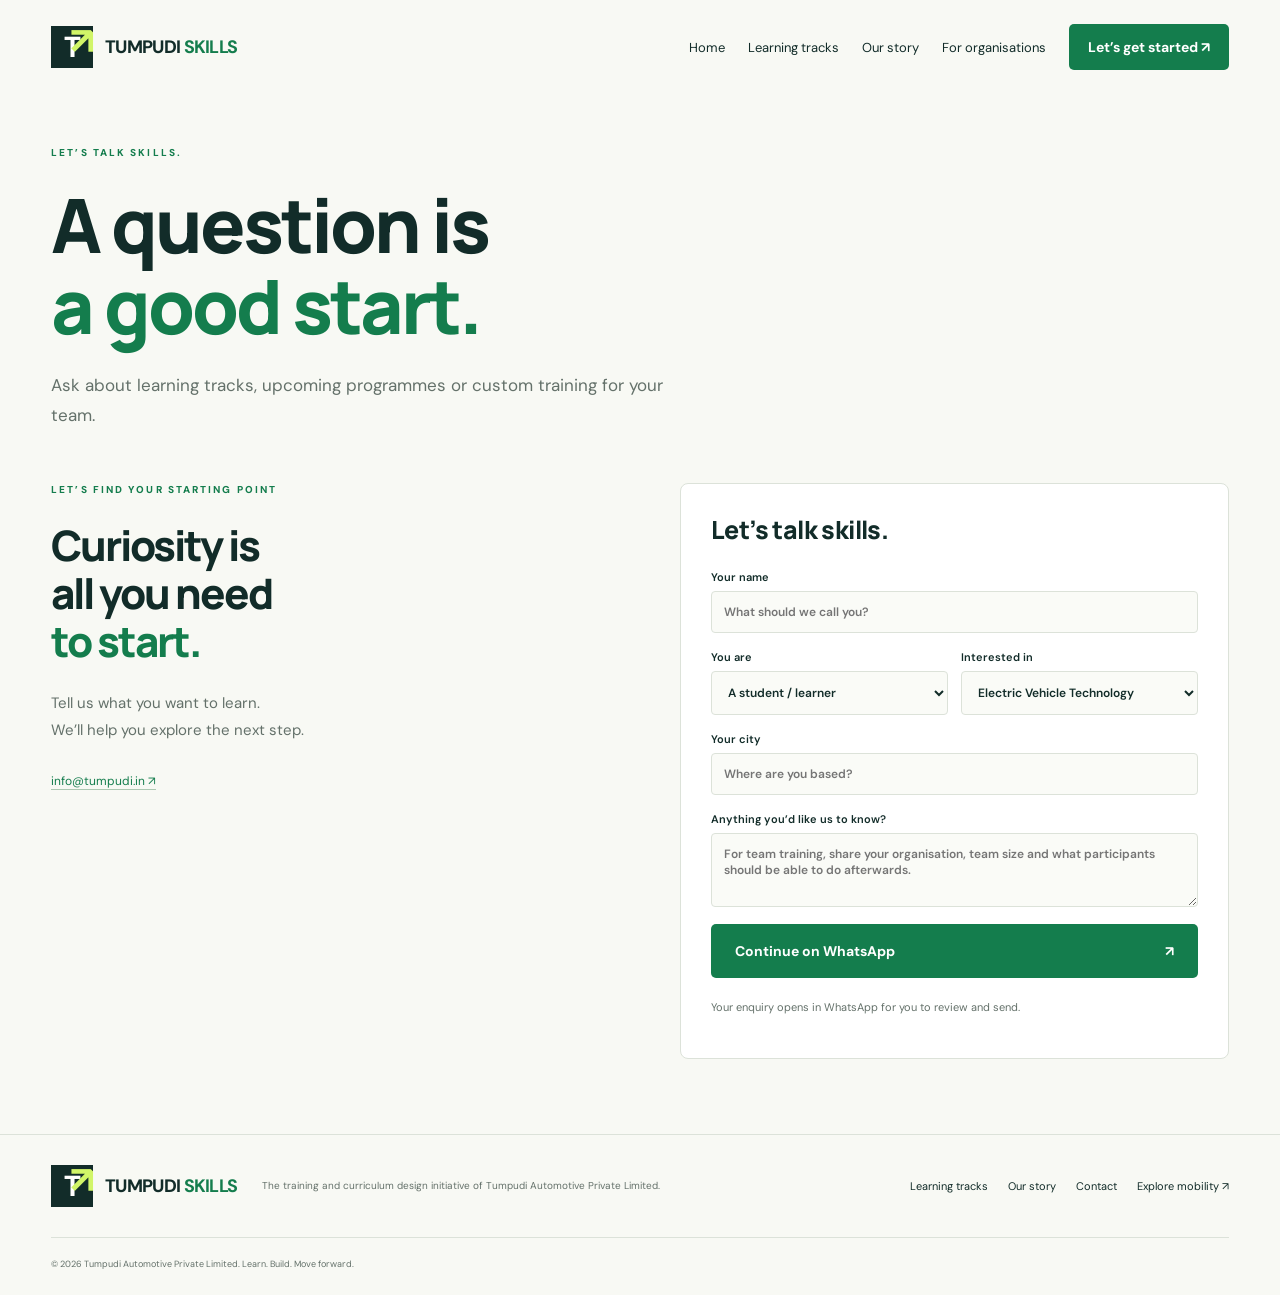
==== contact.html @ 1a59d0f8 "Add files via upload" ====
<!doctype html><html lang="en"><head><meta charset="utf-8"><meta name="viewport" content="width=device-width,initial-scale=1"><title>Contact — Tumpudi Skills</title><meta name="description" content="Explore practical learning in EV technology, mechatronics, design, AI, data analytics and cybersecurity with Tumpudi Skills."><link rel="stylesheet" href="style.css?v=5"></head><body>
<header><a class="brand" href="index.html"><span class="mark">T<span>↗</span></span><span>TUMPUDI <b>SKILLS</b></span></a><button class="menu" aria-label="Toggle navigation" aria-expanded="false">☰</button><nav><a href="index.html">Home</a><a href="tracks.html">Learning tracks</a><a href="story.html">Our story</a><a href="institutions.html">For organisations</a><a class="button small" href="contact.html" aria-current="page">Let’s get started ↗</a></nav></header><main><section class="wrap page-intro"><p class="eyebrow">LET’S TALK SKILLS.</p><h1>A question is<br><em>a good start.</em></h1><p class="intro">Ask about learning tracks, upcoming programmes or custom training for your team.</p></section><section class="wrap contact contact-page" id="enquire"><div><p class="eyebrow">LET’S FIND YOUR STARTING POINT</p><h2>Curiosity is<br>all you need<br><em>to start.</em></h2><p>Tell us what you want to learn.<br>We’ll help you explore the next step.</p><a href="mailto:info@tumpudi.in">info@tumpudi.in ↗</a></div><form><h3>Let’s talk skills.</h3><label>Your name<input name="name" required placeholder="What should we call you?"></label><div class="form-row"><label>You are<select name="type"><option>A student / learner</option>A working professional</option>An institution / organisation</option></select></label><label>Interested in<select name="track"><option>Electric Vehicle Technology</option><option>Automotive Mechatronics</option><option>Design & Simulation</option><option>AI & Digital Skills</option><option>Data Analytics</option><option>Cybersecurity Fundamentals</option><option>Help me choose</option><option>Custom training programme</option><option>Request a sample agenda</option></select></label></div><label>Your city<input name="city" required placeholder="Where are you based?"></label><label>Anything you’d like us to know?<textarea name="message" rows="3" placeholder="For team training, share your organisation, team size and what participants should be able to do afterwards."></textarea></label><button class="button" type="submit">Continue on WhatsApp <span>↗</span></button><p class="note">Your enquiry opens in WhatsApp for you to review and send.</p></form></section></main><footer class="wrap"><a class="brand" href="index.html"><span class="mark">T<span>↗</span></span><span>TUMPUDI <b>SKILLS</b></span></a><p>The training and curriculum design initiative of Tumpudi Automotive Private Limited.</p><div><a href="tracks.html">Learning tracks</a><a href="story.html">Our story</a><a href="contact.html">Contact</a><a href="https://mobility.tumpudi.in">Explore mobility ↗</a></div><small>© <span id="year"></span> Tumpudi Automotive Private Limited. Learn. Build. Move forward.</small></footer>
<script src="app.js?v=6"></script></body></html>
---- style.css ----
@import url('https://fonts.googleapis.com/css2?family=DM+Sans:wght@400;500;600;700&family=Manrope:wght@400;500;600;700;800&display=swap');
:root{--ink:#122c29;--green:#147d4d;--lime:#d1f568;--paper:#f8f9f4;--muted:#64716a;--line:#dce2d9}*{box-sizing:border-box}html{scroll-behavior:smooth;scroll-padding-top:100px}body{margin:0;background:var(--paper);color:var(--ink);font:16px 'DM Sans',Arial,sans-serif}a{color:inherit;text-decoration:none}button,input,select,textarea{font:inherit}button,a,input,select,textarea{-webkit-tap-highlight-color:transparent}button{cursor:pointer}a:focus-visible,button:focus-visible{outline:3px solid #39b881;outline-offset:5px}header{max-width:1360px;margin:auto;display:flex;justify-content:space-between;align-items:center;padding:24px 4%;gap:20px} .brand{display:flex;align-items:center;gap:12px;font-size:18px;font-weight:800;letter-spacing:-.7px}.brand b{color:var(--green)}.mark{display:grid;place-items:center;width:42px;height:42px;background:var(--ink);color:white;font-size:29px;font-weight:800;position:relative}.mark span{position:absolute;color:var(--lime);right:0;top:-10px;font-size:38px}nav{display:flex;align-items:center;gap:30px;font-size:13px}nav>a:not(.button):hover{color:var(--green)}.button{display:inline-flex;align-items:center;justify-content:space-between;gap:28px;background:var(--green);color:#fff;padding:18px 24px;border:0;border-radius:5px;font-weight:700;font-size:14px;transition:transform .2s,background .2s}.button:hover{transform:translateY(-3px);background:#0d633b}.button.small{padding:14px 19px}.menu{display:none}.wrap{max-width:1280px;margin:auto;padding-left:4%;padding-right:4%}.hero{display:grid;grid-template-columns:1fr 1fr;gap:44px;padding-top:40px;padding-bottom:55px}.eyebrow{font-size:10px;font-weight:800;letter-spacing:2.1px;color:var(--green);margin:0 0 25px;display:block}.eyebrow i,.lab-head i{display:inline-block;background:var(--green);width:7px;height:7px;border-radius:50%;margin-right:7px}h1,h2,h3{font-family:Manrope,Arial,sans-serif;letter-spacing:-2px;margin:0;font-weight:800}h1{font-size:clamp(65px,7.8vw,104px);line-height:1.01}em{font-style:normal;color:var(--green)}.intro{color:var(--muted);font-size:16px;line-height:1.75;max-width:440px;margin-top:25px}.actions{display:flex;align-items:center;gap:25px;margin-top:30px}.textlink{font-size:13px;font-weight:700;color:var(--green);border-bottom:1px solid var(--green);padding-bottom:6px}.hero-foot{border-top:1px solid var(--line);margin-top:45px;padding-top:23px;display:flex;align-items:center;justify-content:space-between;font-size:10px;line-height:1.8;color:var(--muted)}.round{border:1px solid #bfcdbf;border-radius:50%;width:35px;height:35px;display:grid;place-items:center;font-size:20px}.lab{background:#e9eee3;border-radius:10px;overflow:hidden;border:1px solid #dde5d7;display:flex;flex-direction:column;min-height:560px}.lab-head{padding:24px;display:flex;justify-content:space-between;font-size:8px;letter-spacing:1px;font-weight:700}.diagram{position:relative;flex:1;display:grid;place-items:center;background-image:radial-gradient(#aabca7 1px,transparent 1px);background-size:20px 20px}.diagram svg{position:relative;width:100%;z-index:1}.tag{position:absolute;font-size:7px;letter-spacing:1px;padding:7px 10px;border:1px solid #b9c8b4;background:#f5f8ef;z-index:2}.tag1{top:14%;left:7%}.tag2{top:27%;right:5%}.tag3{bottom:5%;left:8%;background:var(--lime);border:0}.orbit{position:absolute;border:1px solid #bcccb5;border-radius:50%;width:85%;height:85%;transform:rotate(-20deg)}.orbit.two{width:55%;height:70%;transform:rotate(55deg)}.lab-bottom{display:flex;align-items:center;gap:15px;padding:20px 25px;background:var(--ink);color:#d6e4d9;font-size:12px;line-height:1.8}.lab-bottom p{margin:0}.plus{color:var(--lime);font-size:35px;font-weight:400}.lab-arrow{margin-left:auto;font-size:30px;color:var(--lime)}.ribbon{border-top:1px solid var(--line);border-bottom:1px solid var(--line);display:flex;justify-content:center;gap:30px;padding:22px 15px;font-size:10px;font-weight:700;letter-spacing:1.2px}.ribbon b{color:var(--green)}section:not(.hero){padding-top:75px;padding-bottom:75px}.section-head{display:flex;justify-content:space-between;align-items:end;gap:25px;margin-bottom:32px}h2{font-size:clamp(35px,4.4vw,56px);line-height:1.15}.section-head>p{color:var(--muted);line-height:1.7;font-size:14px}.filters{display:flex;gap:8px;margin-bottom:25px;flex-wrap:wrap}.filters button{border:1px solid var(--line);background:transparent;border-radius:30px;padding:10px 18px;font-size:12px;color:var(--muted)}.filters .active{background:var(--ink);color:white;border-color:var(--ink)}.cards{display:grid;grid-template-columns:repeat(4,1fr);gap:17px}.course{text-align:left;background:white;border:1px solid var(--line);padding:0;border-radius:7px;overflow:hidden;color:var(--ink);transition:transform .25s,box-shadow .25s}.course:hover{transform:translateY(-7px);box-shadow:0 15px 30px #123c2910}.art{height:180px;display:flex;align-items:center;justify-content:center;position:relative;overflow:hidden;background:#ddecce;background-image:linear-gradient(90deg,#ffffff40 1px,transparent 1px),linear-gradient(#ffffff40 1px,transparent 1px);background-size:24px 24px}.big-icon{font-size:125px;line-height:1;font-weight:400;transform:rotate(-12deg);text-shadow:7px 7px 0 #ffffff70}.art-label{position:absolute;bottom:13px;left:15px;font-size:7px;letter-spacing:1px}.art2{background-color:#cddfd8}.art3{background-color:#dbe0ec}.art4{background-color:#ece5d2}.art4 .big-icon{color:#795736}.art3 .big-icon{color:#4c5d82}.card-body{padding:22px 20px}.number{font-size:8px;letter-spacing:1px;color:var(--green);font-weight:700}h3{font-size:21px;letter-spacing:-.6px;line-height:1.3;margin-top:15px}.card-body p{font-size:12px;color:var(--muted);line-height:1.7;min-height:82px}.card-link{display:flex;justify-content:space-between;font-size:11px;font-weight:700;border-top:1px solid var(--line);padding-top:18px}.card-link b{font-size:20px;color:var(--green)}.note{font-size:11px;color:var(--muted);line-height:1.7;margin-top:20px}.approach{background:#edf0e7;border-block:1px solid var(--line)}.steps{display:grid;grid-template-columns:repeat(3,1fr);margin-top:50px}.steps article{padding:0 35px;border-left:1px solid #cbd6c4}.steps article:first-child{padding-left:0;border-left:0}.steps span{font-size:13px;color:var(--green);font-weight:700}.steps h3{font-size:26px}.steps p{font-size:14px;line-height:1.75;color:var(--muted);max-width:280px}.institutions{display:grid;grid-template-columns:1fr 1fr;gap:80px;align-items:center}.inst-visual{padding:35px;background:var(--ink);border-radius:8px;color:#d7e6d8;min-height:440px;display:flex;flex-direction:column;justify-content:space-between}.inst-visual .eyebrow{color:var(--lime);font-size:8px}.blocks{padding-top:20px}.blocks span{display:block;font-family:Manrope,sans-serif;font-size:49px;font-weight:800;letter-spacing:-2px;line-height:1.15}.blocks span:nth-child(2){margin-left:50px;color:var(--lime)}.blocks span:nth-child(3){margin-left:100px}.inst-visual p{font-size:12px;line-height:1.7}.institutions ul{list-style:none;padding:0;margin:25px 0;font-size:13px}.institutions li{padding:12px 0;border-bottom:1px solid var(--line)}.institutions li:before{content:'↗';color:var(--green);margin-right:15px}.contact{display:grid;grid-template-columns:1fr 1fr;gap:80px;border-top:1px solid var(--line)}.contact>div>p:not(.eyebrow){color:var(--muted);font-size:15px;line-height:1.8;margin:25px 0}.contact>div>a{font-size:12px;color:var(--green);border-bottom:1px solid #adc8b2}.contact form{background:white;border:1px solid var(--line);border-radius:8px;padding:30px}.contact h3{margin:0 0 24px;font-size:25px}label{display:block;font-size:11px;font-weight:600;margin-bottom:17px}input,select,textarea{display:block;width:100%;border:1px solid var(--line);border-radius:4px;padding:12px;margin-top:7px;background:#fafbf7;color:var(--ink);font-size:12px;outline:none}input:focus,textarea:focus,select:focus{border-color:var(--green)}.form-row{display:grid;grid-template-columns:1fr 1fr;gap:13px}.contact .button{width:100%}footer{border-top:1px solid var(--line);padding-top:30px;padding-bottom:25px;display:flex;align-items:center;gap:25px;flex-wrap:wrap}footer p{font-size:10px;color:var(--muted)}footer>div{margin-left:auto;display:flex;gap:20px;font-size:11px}footer small{width:100%;font-size:9px;color:var(--muted);border-top:1px solid var(--line);padding-top:20px;margin-top:5px}dialog{border:1px solid var(--line);border-radius:12px;padding:40px;max-width:590px;width:calc(100% - 30px);color:var(--ink);background:var(--paper)}dialog::backdrop{background:#0c2724a8;backdrop-filter:blur(4px)}dialog h2{font-size:34px}dialog>p:not(.eyebrow){font-size:14px;line-height:1.7}dialog ul{padding-left:20px;line-height:2;font-size:14px}.close{position:absolute;right:15px;top:10px;border:0;background:none;font-size:30px;color:var(--ink)}[hidden]{display:none!important}@media(max-width:1000px){nav{gap:16px}.hero{gap:25px}h1{font-size:78px}.actions{flex-wrap:wrap}.cards{grid-template-columns:1fr 1fr}.card-body p{min-height:45px}.institutions,.contact{gap:40px}.ribbon{gap:16px;font-size:8px}.lab{min-height:530px}}@media(max-width:700px){header{padding:18px 6%;position:relative}.brand{font-size:16px}.menu{display:block;border:0;background:none;font-size:24px;color:var(--ink)}nav{display:none;position:absolute;top:78px;left:4%;right:4%;z-index:5;padding:24px;background:white;border:1px solid var(--line);border-radius:8px;box-shadow:0 12px 30px #0001}nav.open{display:flex;flex-direction:column;align-items:stretch}.wrap{padding-left:6%;padding-right:6%}.hero{grid-template-columns:1fr;padding-top:32px;padding-bottom:35px;gap:30px}h1{font-size:76px}.eyebrow{font-size:9px;margin-bottom:20px}.intro{font-size:14px}.actions{gap:20px}.hero-foot{margin-top:30px}.lab{min-height:440px}.diagram svg{max-height:340px}.lab-head{padding:18px}.lab-bottom{padding:15px 20px}.ribbon{overflow:hidden;justify-content:flex-start;white-space:nowrap;gap:23px;padding:18px 6%}section:not(.hero){padding-top:45px;padding-bottom:45px}.section-head{display:block}.section-head>p{font-size:13px}.cards{gap:13px}.art{height:140px}.big-icon{font-size:95px}.card-body{padding:17px 13px}.card-body h3{font-size:18px}.card-body p{font-size:11px;min-height:94px}.art-label{font-size:6px;left:9px}.card-link{font-size:10px}.number{font-size:7px}.filters button{font-size:10px;padding:9px 12px}.steps{grid-template-columns:1fr;margin-top:25px;gap:22px}.steps article,.steps article:first-child{padding:0 0 18px;border:0;border-bottom:1px solid var(--line)}.steps h3{font-size:24px;margin-top:8px}.steps p{max-width:100%;margin-bottom:0}.institutions,.contact{grid-template-columns:1fr;gap:30px}.inst-visual{min-height:370px}.institutions>div:last-child h2{font-size:41px}.contact form{padding:22px}.form-row{grid-template-columns:1fr;gap:0}footer{justify-content:center;text-align:center;gap:15px}footer>div{margin-left:0;justify-content:center;width:100%}footer p{width:100%;margin:0}footer small{line-height:1.8}dialog{padding:30px 24px}dialog h2{font-size:29px}}@media(prefers-reduced-motion:reduce){html{scroll-behavior:auto}*{transition:none!important}}

/* Additional tracks use the original visual style. */
.art5{background-color:#d4e5e7}.art6{background-color:#d4dced;color:#2e4b6c}.art6 svg{height:110px;transform:rotate(-8deg)}.mini-bars{display:flex;gap:9px;width:56%;height:110px;align-items:end;transform:rotate(-7deg);border-bottom:1px solid #547d85}.mini-bars i{flex:1;background:linear-gradient(#559c96,#225267);height:30%;border-radius:3px 3px 0 0;box-shadow:4px 3px 0 #fff7}.mini-bars i:nth-child(2){height:48%}.mini-bars i:nth-child(3){height:40%}.mini-bars i:nth-child(4){height:67%}.mini-bars i:nth-child(5){height:82%}@media(max-width:700px){.art6 svg{height:90px}.mini-bars{height:85px;gap:6px}}
/* Approved curiosity-led hero; remaining learning sections retain their design. */
.hero-curiosity{position:relative;display:block;isolation:isolate;min-height:665px;padding-top:74px;padding-bottom:80px;overflow:hidden}.hero-curiosity .hero-copy{position:relative;z-index:2;width:53%;padding-bottom:45px}.hero-curiosity h1{font-family:Georgia,'Times New Roman',serif;font-size:clamp(49px,5.4vw,72px);letter-spacing:-2.7px;line-height:1.08;font-weight:700}.hero-curiosity h1 em{color:#4f752f}.hero-curiosity .intro{font-size:16px;max-width:390px;margin-top:27px;line-height:1.7}.hero-curiosity .actions{gap:22px;flex-wrap:wrap}.hero-curiosity .eyebrow{font-size:9px;color:#4f752f}.hero-art{position:absolute;inset:0;z-index:0;pointer-events:none}.hero-art img{height:100%;width:100%;object-fit:cover;object-position:center}.hero-curiosity:after{content:'';position:absolute;inset:0;z-index:1;background:linear-gradient(90deg,#f8f9f4 0%,#f8f9f4f5 25%,#f8f9f4cf 35%,#f8f9f400 55%);pointer-events:none}.hero-image-note{position:absolute;bottom:12px;right:4%;z-index:2;font-size:9px;color:#64716a;background:#f8f9f4c9;padding:4px 7px;border-radius:3px}.hero-curiosity .button{border-radius:30px;padding:18px 24px}.credibility{padding-top:40px!important;padding-bottom:32px!important;border-bottom:1px solid var(--line)}.cred-intro{display:flex;justify-content:space-between;align-items:center;gap:28px;margin-bottom:26px}.cred-intro .eyebrow{margin-bottom:14px}.cred-intro h2{font-size:33px;letter-spacing:-1.3px}.cred-intro>p{color:var(--muted);font-size:12px;line-height:1.8;max-width:300px}.cred-intro strong{color:var(--ink);font-weight:600}.association-row{display:grid;grid-template-columns:160px 1fr;gap:20px;padding:22px 0;border-top:1px solid var(--line);align-items:start}.association-label{font-size:8px;font-weight:800;letter-spacing:1.3px;color:var(--green);margin-top:7px;line-height:1.8}.association-names{display:flex;align-items:center;flex-wrap:wrap;gap:18px 26px}.association-names>span{font-family:Manrope,Arial,sans-serif;font-size:17px;font-weight:700;letter-spacing:-.5px;line-height:1.4}.association-names small{display:block;font:10px 'DM Sans',Arial,sans-serif;color:var(--muted);letter-spacing:0}.ecosystem .association-names>span{color:#4b6855;font-size:16px}.credibility+.tracks{padding-top:55px!important}@media(max-width:1000px){.hero-curiosity{min-height:600px;padding-top:55px}.hero-curiosity .hero-copy{width:55%}.hero-curiosity h1{font-size:55px}.hero-curiosity .intro{font-size:14px}.hero-art img{object-position:58% center}.hero-curiosity:after{background:linear-gradient(90deg,#f8f9f4 0%,#f8f9f4e8 26%,#f8f9f4b5 39%,transparent 60%)}.association-row{grid-template-columns:130px 1fr}.association-names{gap:16px 22px}.association-names>span{font-size:15px}}@media(max-width:700px){.hero-curiosity{display:flex;flex-direction:column;min-height:0;padding-top:29px;padding-bottom:0;overflow:hidden}.hero-curiosity .hero-copy{width:100%;padding-bottom:20px}.hero-curiosity h1{font-size:clamp(43px,11vw,62px);line-height:1.09;letter-spacing:-1.8px}.hero-curiosity h1>br:first-of-type{display:none}.hero-curiosity h1 em{display:block;margin-top:5px}.hero-curiosity .intro{font-size:14px;margin-top:20px;max-width:360px}.hero-curiosity .actions{margin-top:24px;gap:20px}.hero-curiosity .button{padding:15px 20px;font-size:12px}.hero-curiosity:after{display:none}.hero-art{position:relative;inset:auto;order:2;margin:0 -7% 0;height:350px;overflow:hidden;mask-image:linear-gradient(transparent,black 12%,black 90%,transparent)}.hero-art img{width:150%;max-width:none;height:100%;object-fit:cover;object-position:right center;margin-left:-50%}.hero-image-note{bottom:8px;right:5%;font-size:8px}.credibility{padding-top:30px!important;padding-bottom:22px!important}.cred-intro{display:block;margin-bottom:20px}.cred-intro h2{font-size:30px}.cred-intro>p{font-size:11px;margin:16px 0 0}.association-row{display:block;padding:18px 0}.association-label{font-size:8px;margin:0 0 14px}.association-names{gap:16px 24px}.association-names>span{font-size:15px}.ecosystem .association-names>span{font-size:15px}.credibility+.tracks{padding-top:35px!important}}@media(prefers-reduced-motion:no-preference){.hero-copy{animation:hero-appear .6s ease-out}@keyframes hero-appear{from{opacity:0;transform:translateY(12px)}to{opacity:1;transform:translateY(0)}}}
/* Focused five-page navigation and content layouts. */
nav{gap:23px}nav a[aria-current=page]:not(.button){color:var(--green);text-decoration:underline;text-underline-offset:8px;text-decoration-thickness:2px}.course{display:block;text-decoration:none}.cards{grid-template-columns:repeat(3,minmax(0,1fr))}.home-tracks .art{height:145px}.home-tracks .big-icon{font-size:95px}.home-tracks .art6 svg{height:95px}.home-tracks .mini-bars{height:85px}.home-tracks .card-body p{min-height:40px}.home-tracks .card-body h3{font-size:22px}.credibility-preview{padding-top:28px!important;padding-bottom:28px!important;border-bottom:1px solid var(--line)}.credibility-preview .eyebrow{margin-bottom:18px}.name-preview{display:flex;flex-wrap:wrap;gap:16px 30px;align-items:center;margin-bottom:18px}.name-preview span{font-family:Manrope,Arial,sans-serif;font-weight:700;font-size:16px;letter-spacing:-.4px}.credibility-preview .textlink{font-size:11px}.home-philosophy{display:grid;grid-template-columns:1fr 1fr;align-items:center;gap:40px;padding-top:45px!important;padding-bottom:15px!important}.home-philosophy h2{font-size:38px}.home-philosophy p{font-size:14px;color:var(--muted);line-height:1.9}.home-tracks{padding-top:40px!important}.page-intro{padding-top:52px!important;padding-bottom:25px!important}.page-intro h1{font-size:clamp(48px,6vw,75px);line-height:1.08;letter-spacing:-3px}.page-intro .intro{max-width:650px;font-size:17px}.track-overview{padding-top:15px!important;padding-bottom:45px!important}.track-overview .card-body p{min-height:65px}.track-details{padding-top:0!important}.track-detail{display:grid;grid-template-columns:1fr 1.25fr;gap:65px;border-top:1px solid var(--line);padding:46px 0;scroll-margin-top:25px}.detail-heading h2{font-size:35px;letter-spacing:-1.4px}.detail-heading>p{font-size:14px;color:var(--muted);line-height:1.7;margin:18px 0 25px}.detail-content h3{margin-top:0}.detail-content ul{padding-left:20px;font-size:14px;line-height:2}.detail-content li::marker{color:var(--green)}.practical-task{padding:20px 23px;background:#eaf0e3;border-radius:6px;margin:22px 0}.practical-task .eyebrow{margin:0 0 10px;font-size:8px}.practical-task p{font-size:13px;line-height:1.8;margin:0}.detail-content details{border:1px solid var(--line);border-radius:5px;padding:15px;font-size:12px}.detail-content summary{cursor:pointer;font-weight:700}.detail-content details p{line-height:1.8;color:var(--muted)}.link-panel{display:flex;justify-content:space-between;align-items:center;gap:30px;background:#eaf0e3;border-radius:8px;padding-top:30px!important;padding-bottom:30px!important;margin-bottom:35px}.link-panel h2{font-size:30px;letter-spacing:-1px}.link-panel p{font-size:13px;line-height:1.7;color:var(--muted)}.link-panel .button{flex-shrink:0}.institutional-short{padding-top:0;padding-bottom:35px;text-align:center}.institutional-short .textlink{font-size:12px}.founder{display:grid;grid-template-columns:.7fr 1.3fr;gap:65px;align-items:center;padding-top:25px!important}.founder h2{font-size:42px}.founder-initials{min-height:280px;background:var(--ink);color:var(--lime);border-radius:9px;display:flex;align-items:center;justify-content:center;flex-direction:column;font:700 110px Georgia,serif;letter-spacing:-8px}.founder-initials span{font:8px 'DM Sans',Arial,sans-serif;letter-spacing:2px;margin-top:24px;color:#bbd2bf}.founder>div>p:not(.eyebrow){line-height:1.8;color:var(--muted);font-size:14px}.contact-page{border-top:0;padding-top:10px!important}.contact-page h2{font-size:42px}.institutions{padding-top:30px!important}.institution-process{margin-bottom:45px}.credibility{margin-bottom:40px}footer>div{flex-wrap:wrap}section[id]{scroll-margin-top:30px}@media(max-width:1000px){nav{gap:15px;font-size:12px}.track-detail{gap:35px}.founder{gap:35px}.cards{grid-template-columns:repeat(2,minmax(0,1fr))}.link-panel{margin-left:4%;margin-right:4%}}@media(max-width:700px){nav{gap:22px;font-size:14px}.cards{grid-template-columns:repeat(2,minmax(0,1fr))}.home-tracks .art{height:115px}.home-tracks .big-icon{font-size:80px}.home-tracks .card-body h3{font-size:18px}.home-tracks .card-body p{font-size:11px;min-height:52px}.home-tracks .card-body{padding:16px 13px}.home-tracks .card-link{font-size:10px}.home-philosophy{grid-template-columns:1fr;gap:8px;padding-top:30px!important}.home-philosophy h2{font-size:33px}.home-philosophy p{font-size:13px}.home-tracks .section-head>.textlink{display:inline-block;margin-top:18px}.page-intro{padding-top:32px!important}.page-intro h1{font-size:47px;letter-spacing:-2px}.page-intro .intro{font-size:14px}.track-detail{grid-template-columns:1fr;gap:26px;padding:32px 0}.detail-heading h2{font-size:31px}.detail-heading .eyebrow{margin-bottom:14px}.detail-heading .button{font-size:12px;padding:14px 18px}.detail-content ul{font-size:13px}.track-overview .card-body p{min-height:95px}.link-panel{display:block;margin-left:4%;margin-right:4%;padding:26px 6%!important}.link-panel h2{font-size:28px}.link-panel .button{margin-top:10px;font-size:12px}.institutional-short .textlink{font-size:11px;line-height:1.8}.founder{grid-template-columns:1fr;gap:25px}.founder-initials{min-height:200px;font-size:90px}.founder h2{font-size:34px}.contact-page h2{font-size:36px}.name-preview{gap:14px 22px}.name-preview span{font-size:14px}.contact-page{margin:0 4% 25px}.institution-process{margin-bottom:25px}.home-tracks .mini-bars{height:75px}.home-tracks .art6 svg{height:80px}}@media(max-width:360px){.cards{grid-template-columns:1fr}.home-tracks .card-body p,.track-overview .card-body p{min-height:0}}
header{position:relative;z-index:20}
/* Simplified institutional offer and organisation marks. */
.institutions:not(:has(.inst-visual)){grid-template-columns:1fr;max-width:1120px;gap:0}.institutions:not(:has(.inst-visual))>div{max-width:780px}.institutions:not(:has(.inst-visual)) h2{max-width:740px}.institutions:not(:has(.inst-visual)) .intro{max-width:650px}.logo-associations{padding-top:36px!important;padding-bottom:40px!important;background:#f4f6ef;border-block:1px solid var(--line);margin-bottom:30px}.logo-heading{margin-bottom:27px}.logo-heading h2{font-size:38px;letter-spacing:-1.6px}.logo-group{padding:23px 0;border-top:1px solid var(--line)}.logo-group>.eyebrow{font-size:9px;margin:0 0 18px}.logo-grid{display:grid;grid-template-columns:repeat(4,minmax(0,1fr));gap:14px}.organisation-logo{display:flex;flex-direction:column;align-items:center;justify-content:space-between;padding:18px 15px 14px;background:#fff;border:1px solid #e1e7dc;border-radius:6px;transition:border-color .2s,transform .2s;min-height:132px;text-align:center}.organisation-logo:hover{border-color:#8aa77a;transform:translateY(-2px)}.logo-image{height:78px;display:flex;align-items:center;justify-content:center;width:100%}.logo-image img{max-width:100%;max-height:100%;width:auto;height:auto;object-fit:contain}.organisation-logo>span{font-size:10px;color:#68756a;line-height:1.5;margin-top:12px}.mono-logo img{filter:brightness(0);opacity:.85}.logo-group:last-child .logo-grid{grid-template-columns:repeat(5,minmax(0,1fr))}@media(max-width:700px){.logo-associations{padding-top:29px!important;padding-bottom:25px!important}.logo-heading h2{font-size:31px;letter-spacing:-1px}.logo-heading{margin-bottom:22px}.logo-group{padding:19px 0}.logo-grid,.logo-group:last-child .logo-grid{grid-template-columns:repeat(2,minmax(0,1fr));gap:11px}.organisation-logo{padding:16px 12px 12px;min-height:125px}.logo-image{height:70px}.organisation-logo>span{font-size:9px}.institutions:not(:has(.inst-visual)) h2{font-size:37px}.institutions:not(:has(.inst-visual)){padding-top:32px!important;padding-bottom:30px!important}}
.organisation-logo.dark-logo{background:#133c42;border-color:#133c42}.organisation-logo.dark-logo>span{color:#d6e5df}

/* Use the full card width for the wide GTU wordmark in the logo grid. */
.logo-grid .gtu-logo {
  padding-inline: 6px;
}
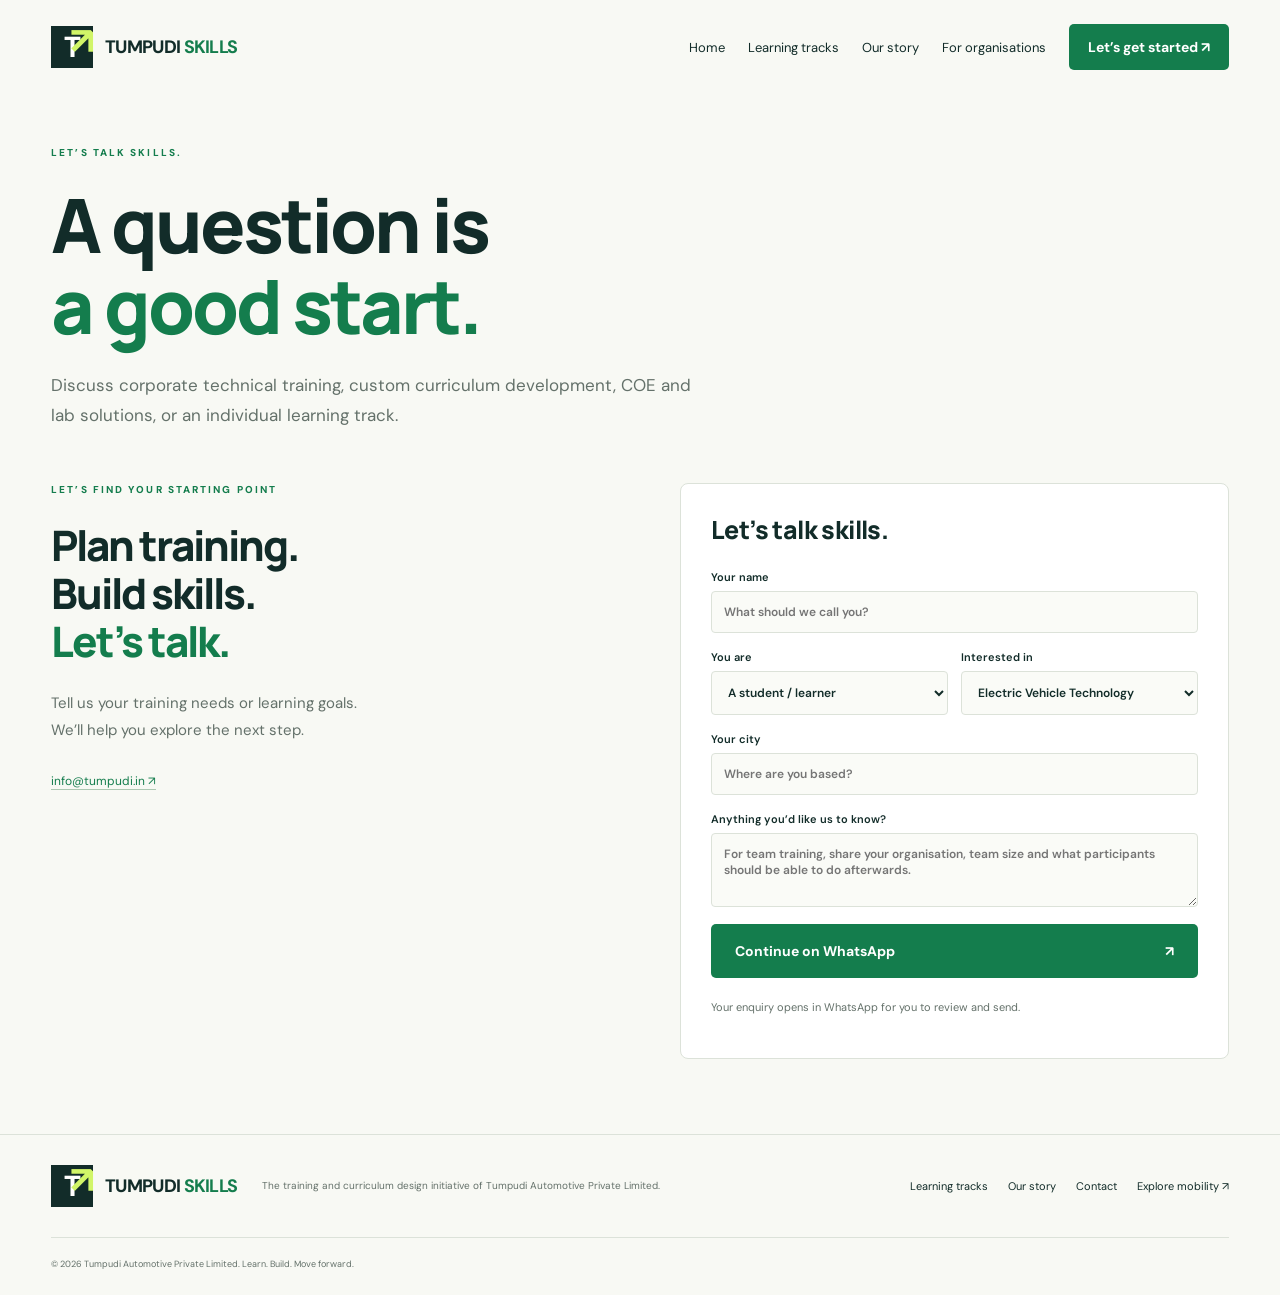
==== commit 3b45d37b: "Add files via upload" ====
--- a/contact.html
+++ b/contact.html
@@ -1,3 +1,12 @@
-<!doctype html><html lang="en"><head><meta charset="utf-8"><meta name="viewport" content="width=device-width,initial-scale=1"><title>Contact — Tumpudi Skills</title><meta name="description" content="Explore practical learning in EV technology, mechatronics, design, AI, data analytics and cybersecurity with Tumpudi Skills."><link rel="stylesheet" href="style.css?v=5"></head><body>
-<header><a class="brand" href="index.html"><span class="mark">T<span>↗</span></span><span>TUMPUDI <b>SKILLS</b></span></a><button class="menu" aria-label="Toggle navigation" aria-expanded="false">☰</button><nav><a href="index.html">Home</a><a href="tracks.html">Learning tracks</a><a href="story.html">Our story</a><a href="institutions.html">For organisations</a><a class="button small" href="contact.html" aria-current="page">Let’s get started ↗</a></nav></header><main><section class="wrap page-intro"><p class="eyebrow">LET’S TALK SKILLS.</p><h1>A question is<br><em>a good start.</em></h1><p class="intro">Ask about learning tracks, upcoming programmes or custom training for your team.</p></section><section class="wrap contact contact-page" id="enquire"><div><p class="eyebrow">LET’S FIND YOUR STARTING POINT</p><h2>Curiosity is<br>all you need<br><em>to start.</em></h2><p>Tell us what you want to learn.<br>We’ll help you explore the next step.</p><a href="mailto:info@tumpudi.in">info@tumpudi.in ↗</a></div><form><h3>Let’s talk skills.</h3><label>Your name<input name="name" required placeholder="What should we call you?"></label><div class="form-row"><label>You are<select name="type"><option>A student / learner</option>A working professional</option>An institution / organisation</option></select></label><label>Interested in<select name="track"><option>Electric Vehicle Technology</option><option>Automotive Mechatronics</option><option>Design & Simulation</option><option>AI & Digital Skills</option><option>Data Analytics</option><option>Cybersecurity Fundamentals</option><option>Help me choose</option><option>Custom training programme</option><option>Request a sample agenda</option></select></label></div><label>Your city<input name="city" required placeholder="Where are you based?"></label><label>Anything you’d like us to know?<textarea name="message" rows="3" placeholder="For team training, share your organisation, team size and what participants should be able to do afterwards."></textarea></label><button class="button" type="submit">Continue on WhatsApp <span>↗</span></button><p class="note">Your enquiry opens in WhatsApp for you to review and send.</p></form></section></main><footer class="wrap"><a class="brand" href="index.html"><span class="mark">T<span>↗</span></span><span>TUMPUDI <b>SKILLS</b></span></a><p>The training and curriculum design initiative of Tumpudi Automotive Private Limited.</p><div><a href="tracks.html">Learning tracks</a><a href="story.html">Our story</a><a href="contact.html">Contact</a><a href="https://mobility.tumpudi.in">Explore mobility ↗</a></div><small>© <span id="year"></span> Tumpudi Automotive Private Limited. Learn. Build. Move forward.</small></footer>
+<!doctype html><html lang="en"><head><meta charset="utf-8"><meta name="viewport" content="width=device-width,initial-scale=1"><title>Contact Tumpudi Skills | Plan Training or Explore a Learning Track</title><meta name="description" content="Discuss custom curricula, corporate technical training, learning tracks or lab solutions with Tumpudi Skills. Email info@tumpudi.in or connect on WhatsApp."><link rel="stylesheet" href="style.css?v=5">
+<link rel="canonical" href="https://skills.tumpudi.in/contact.html">
+<meta property="og:type" content="website">
+<meta property="og:site_name" content="Tumpudi Skills">
+<meta property="og:title" content="Contact Tumpudi Skills | Plan Training or Explore a Learning Track">
+<meta property="og:description" content="Discuss custom curricula, corporate technical training, learning tracks or lab solutions with Tumpudi Skills. Email info@tumpudi.in or connect on WhatsApp.">
+<meta property="og:url" content="https://skills.tumpudi.in/contact.html">
+<meta name="twitter:card" content="summary">
+<script type="application/ld+json">{"@context": "https://schema.org", "@graph": [{"@type": "WebPage", "@id": "https://skills.tumpudi.in/contact.html#webpage", "url": "https://skills.tumpudi.in/contact.html", "name": "Contact Tumpudi Skills | Plan Training or Explore a Learning Track", "description": "Discuss custom curricula, corporate technical training, learning tracks or lab solutions with Tumpudi Skills. Email info@tumpudi.in or connect on WhatsApp.", "inLanguage": "en", "isPartOf": {"@id": "https://skills.tumpudi.in/#website"}, "about": {"@id": "https://skills.tumpudi.in/#organization"}}, {"@type": "WebSite", "@id": "https://skills.tumpudi.in/#website", "url": "https://skills.tumpudi.in/", "name": "Tumpudi Skills", "publisher": {"@id": "https://skills.tumpudi.in/#organization"}}, {"@type": "Organization", "@id": "https://skills.tumpudi.in/#organization", "name": "Tumpudi Skills", "url": "https://skills.tumpudi.in/", "description": "Build workforce capability with custom curricula, hands-on technical training, Centres of Excellence and lab solutions from Tumpudi Skills.", "email": "info@tumpudi.in", "telephone": "+91-82474-62750", "parentOrganization": {"@type": "Organization", "name": "Tumpudi Automotive Private Limited", "url": "https://mobility.tumpudi.in/"}}]}</script>
+</head><body>
+<header><a class="brand" href="index.html"><span class="mark">T<span>↗</span></span><span>TUMPUDI <b>SKILLS</b></span></a><button class="menu" aria-label="Toggle navigation" aria-expanded="false">☰</button><nav><a href="index.html">Home</a><a href="tracks.html">Learning tracks</a><a href="story.html">Our story</a><a href="institutions.html">For organisations</a><a class="button small" href="contact.html" aria-current="page">Let’s get started ↗</a></nav></header><main><section class="wrap page-intro"><p class="eyebrow">LET’S TALK SKILLS.</p><h1>A question is<br><em>a good start.</em></h1><p class="intro">Discuss corporate technical training, custom curriculum development, COE and lab solutions, or an individual learning track.</p></section><section class="wrap contact contact-page" id="enquire"><div><p class="eyebrow">LET’S FIND YOUR STARTING POINT</p><h2>Plan training.<br>Build skills.<br><em>Let’s talk.</em></h2><p>Tell us your training needs or learning goals.<br>We’ll help you explore the next step.</p><a href="mailto:info@tumpudi.in">info@tumpudi.in ↗</a></div><form><h3>Let’s talk skills.</h3><label>Your name<input name="name" required placeholder="What should we call you?"></label><div class="form-row"><label>You are<select name="type"><option>A student / learner</option>A working professional</option>An institution / organisation</option></select></label><label>Interested in<select name="track"><option>Electric Vehicle Technology</option><option>Automotive Mechatronics</option><option>Design & Simulation</option><option>AI & Digital Skills</option><option>Data Analytics</option><option>Cybersecurity Fundamentals</option><option>Help me choose</option><option>Custom training programme</option><option>Request a sample agenda</option></select></label></div><label>Your city<input name="city" required placeholder="Where are you based?"></label><label>Anything you’d like us to know?<textarea name="message" rows="3" placeholder="For team training, share your organisation, team size and what participants should be able to do afterwards."></textarea></label><button class="button" type="submit">Continue on WhatsApp <span>↗</span></button><p class="note">Your enquiry opens in WhatsApp for you to review and send.</p></form></section></main><footer class="wrap"><a class="brand" href="index.html"><span class="mark">T<span>↗</span></span><span>TUMPUDI <b>SKILLS</b></span></a><p>The training and curriculum design initiative of Tumpudi Automotive Private Limited.</p><div><a href="tracks.html">Learning tracks</a><a href="story.html">Our story</a><a href="contact.html">Contact</a><a href="https://mobility.tumpudi.in">Explore mobility ↗</a></div><small>© <span id="year"></span> Tumpudi Automotive Private Limited. Learn. Build. Move forward.</small></footer>
 <script src="app.js?v=6"></script></body></html>
